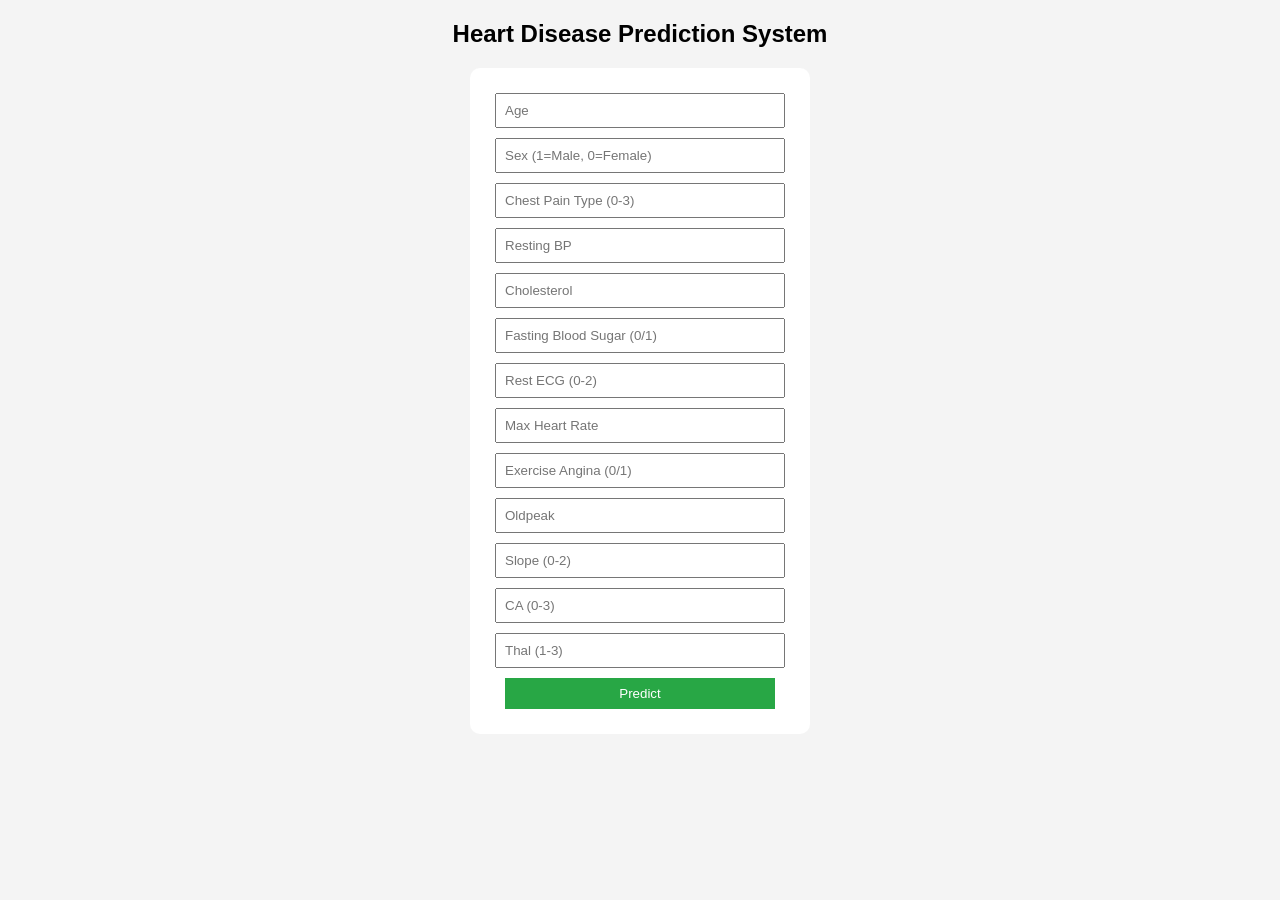
==== templates/index.html @ 8f5a9e2e "Add files via upload" ====
<!DOCTYPE html>
<html>
<head>
    <title>Heart Disease Prediction</title>
    <style>
        body {
            font-family: Arial;
            background: #f4f4f4;
            text-align: center;
        }
        form {
            background: white;
            padding: 20px;
            margin: auto;
            width: 300px;
            border-radius: 10px;
        }
        input {
            margin: 5px;
            padding: 8px;
            width: 90%;
        }
        input[type="submit"] {
            background: #28a745;
            color: white;
            border: none;
            cursor: pointer;
        }
    </style>
</head>
<body>

<h2>Heart Disease Prediction System</h2>

<form action="/predict" method="post">

    <input type="number" name="age" placeholder="Age" required>
    <input type="number" name="sex" placeholder="Sex (1=Male, 0=Female)" required>
    <input type="number" name="cp" placeholder="Chest Pain Type (0-3)" required>
    <input type="number" name="trestbps" placeholder="Resting BP" required>
    <input type="number" name="chol" placeholder="Cholesterol" required>
    <input type="number" name="fbs" placeholder="Fasting Blood Sugar (0/1)" required>
    <input type="number" name="restecg" placeholder="Rest ECG (0-2)" required>
    <input type="number" name="thalch" placeholder="Max Heart Rate" required>
    <input type="number" name="exang" placeholder="Exercise Angina (0/1)" required>
    <input type="number" step="any" name="oldpeak" placeholder="Oldpeak" required>
    <input type="number" name="slope" placeholder="Slope (0-2)" required>
    <input type="number" name="ca" placeholder="CA (0-3)" required>
    <input type="number" name="thal" placeholder="Thal (1-3)" required>

    <input type="submit" value="Predict">

</form>

</body>
</html>
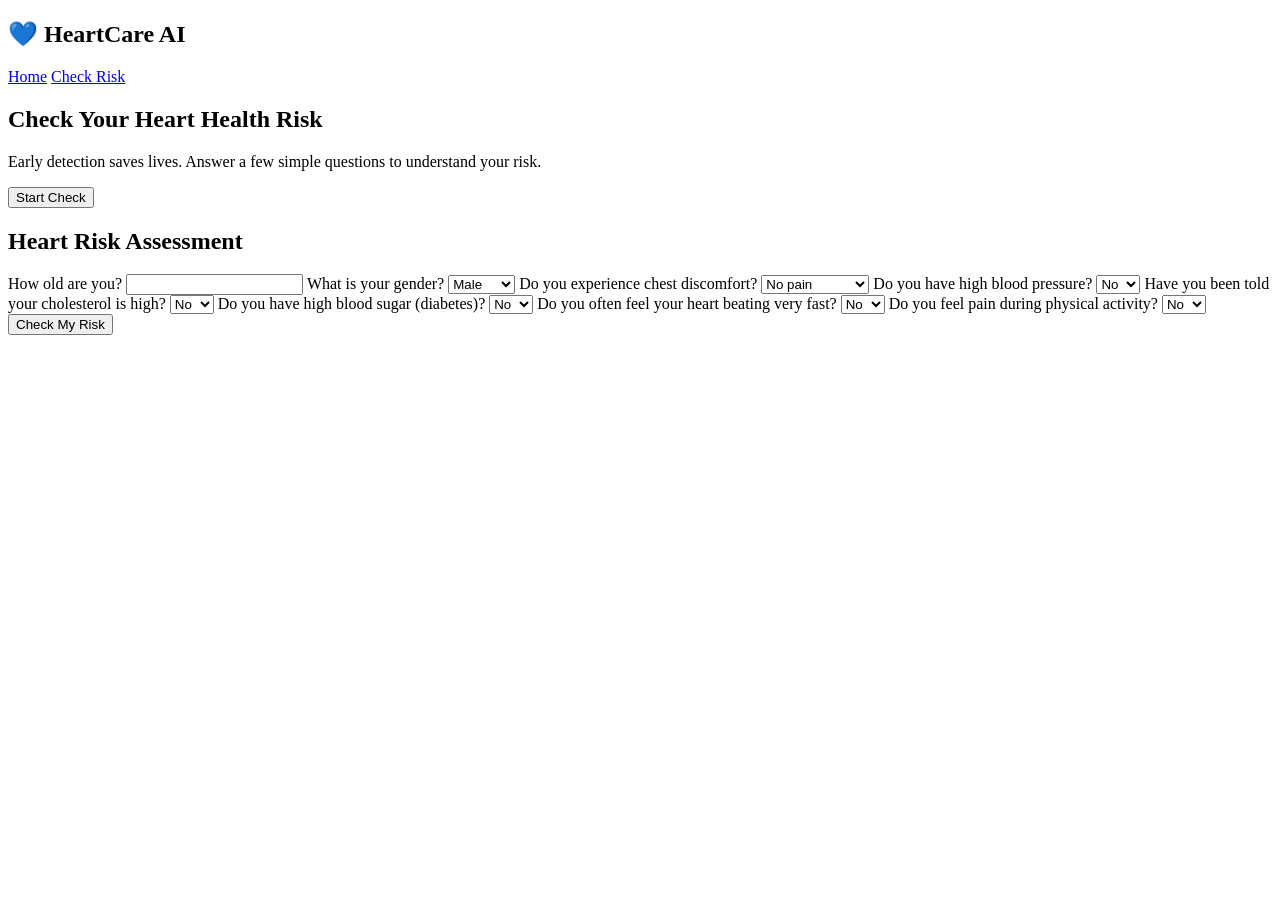
==== commit 09a55bed: "Revamp heart disease prediction HTML structure" ====
--- a/templates/index.html
+++ b/templates/index.html
@@ -1,56 +1,86 @@
 <!DOCTYPE html>
-<html>
-<head>
-    <title>Heart Disease Prediction</title>
-    <style>
-        body {
-            font-family: Arial;
-            background: #f4f4f4;
-            text-align: center;
-        }
-        form {
-            background: white;
-            padding: 20px;
-            margin: auto;
-            width: 300px;
-            border-radius: 10px;
-        }
-        input {
-            margin: 5px;
-            padding: 8px;
-            width: 90%;
-        }
-        input[type="submit"] {
-            background: #28a745;
-            color: white;
-            border: none;
-            cursor: pointer;
-        }
-    </style>
-</head>
-<body>
+<html lang="en">
+  <head>
+    <meta charset="UTF-8" />
+    <title>HeartCare AI</title>
+    <link rel="stylesheet" href="styles.css" />
+  </head>
+  <body>
+    <!-- NAVBAR -->
+    <nav>
+      <h2>💙 HeartCare AI</h2>
+      <div>
+        <a href="#home">Home</a>
+        <a href="#check">Check Risk</a>
+      </div>
+    </nav>
 
-<h2>Heart Disease Prediction System</h2>
+    <!-- HOME -->
+    <section id="home" class="home">
+      <h1>Check Your Heart Health Risk</h1>
+      <p>
+        Early detection saves lives. Answer a few simple questions to understand
+        your risk.
+      </p>
+      <button onclick="scrollToForm()">Start Check</button>
+    </section>
 
-<form action="/predict" method="post">
+    <!-- FORM -->
+    <section id="check" class="form-section">
+      <h2>Heart Risk Assessment</h2>
 
-    <input type="number" name="age" placeholder="Age" required>
-    <input type="number" name="sex" placeholder="Sex (1=Male, 0=Female)" required>
-    <input type="number" name="cp" placeholder="Chest Pain Type (0-3)" required>
-    <input type="number" name="trestbps" placeholder="Resting BP" required>
-    <input type="number" name="chol" placeholder="Cholesterol" required>
-    <input type="number" name="fbs" placeholder="Fasting Blood Sugar (0/1)" required>
-    <input type="number" name="restecg" placeholder="Rest ECG (0-2)" required>
-    <input type="number" name="thalch" placeholder="Max Heart Rate" required>
-    <input type="number" name="exang" placeholder="Exercise Angina (0/1)" required>
-    <input type="number" step="any" name="oldpeak" placeholder="Oldpeak" required>
-    <input type="number" name="slope" placeholder="Slope (0-2)" required>
-    <input type="number" name="ca" placeholder="CA (0-3)" required>
-    <input type="number" name="thal" placeholder="Thal (1-3)" required>
+      <form action="/predict" method="POST">
+        <label>How old are you?</label>
+        <input type="number" id="age" required />
 
-    <input type="submit" value="Predict">
+        <label>What is your gender?</label>
+        <select id="sex" name="sex" required>
+          <option value="1">Male</option>
+          <option value="0">Female</option>
+        </select>
 
-</form>
+        <label>Do you experience chest discomfort?</label>
+        <select id="cp" name="cp" required>
+          <option value="0">No pain</option>
+          <option value="1">Mild pain</option>
+          <option value="2">Moderate pain</option>
+          <option value="3">Severe pain</option>
+        </select>
 
-</body>
-</html>+        <label>Do you have high blood pressure?</label>
+        <select id="bp" name="trestbps" required>
+          <option value="0">No</option>
+          <option value="1">Yes</option>
+        </select>
+
+        <label>Have you been told your cholesterol is high?</label>
+        <select id="chol" name="chol" required>
+          <option value="0">No</option>
+          <option value="1">Yes</option>
+        </select>
+
+        <label>Do you have high blood sugar (diabetes)?</label>
+        <select id="fbs" name="fbs" required>
+          <option value="0">No</option>
+          <option value="1">Yes</option>
+        </select>
+
+        <label>Do you often feel your heart beating very fast?</label>
+        <select id="hr" name="hr" required>
+          <option value="0">No</option>
+          <option value="1">Yes</option>
+        </select>
+
+        <label>Do you feel pain during physical activity?</label>
+        <select id="exang" name="exang" required>
+          <option value="0">No</option>
+          <option value="1">Yes</option>
+        </select>
+
+        <button type="submit">Check My Risk</button>
+      </form>
+
+      <div id="result"></div>
+    </section>
+  </body>
+</html>
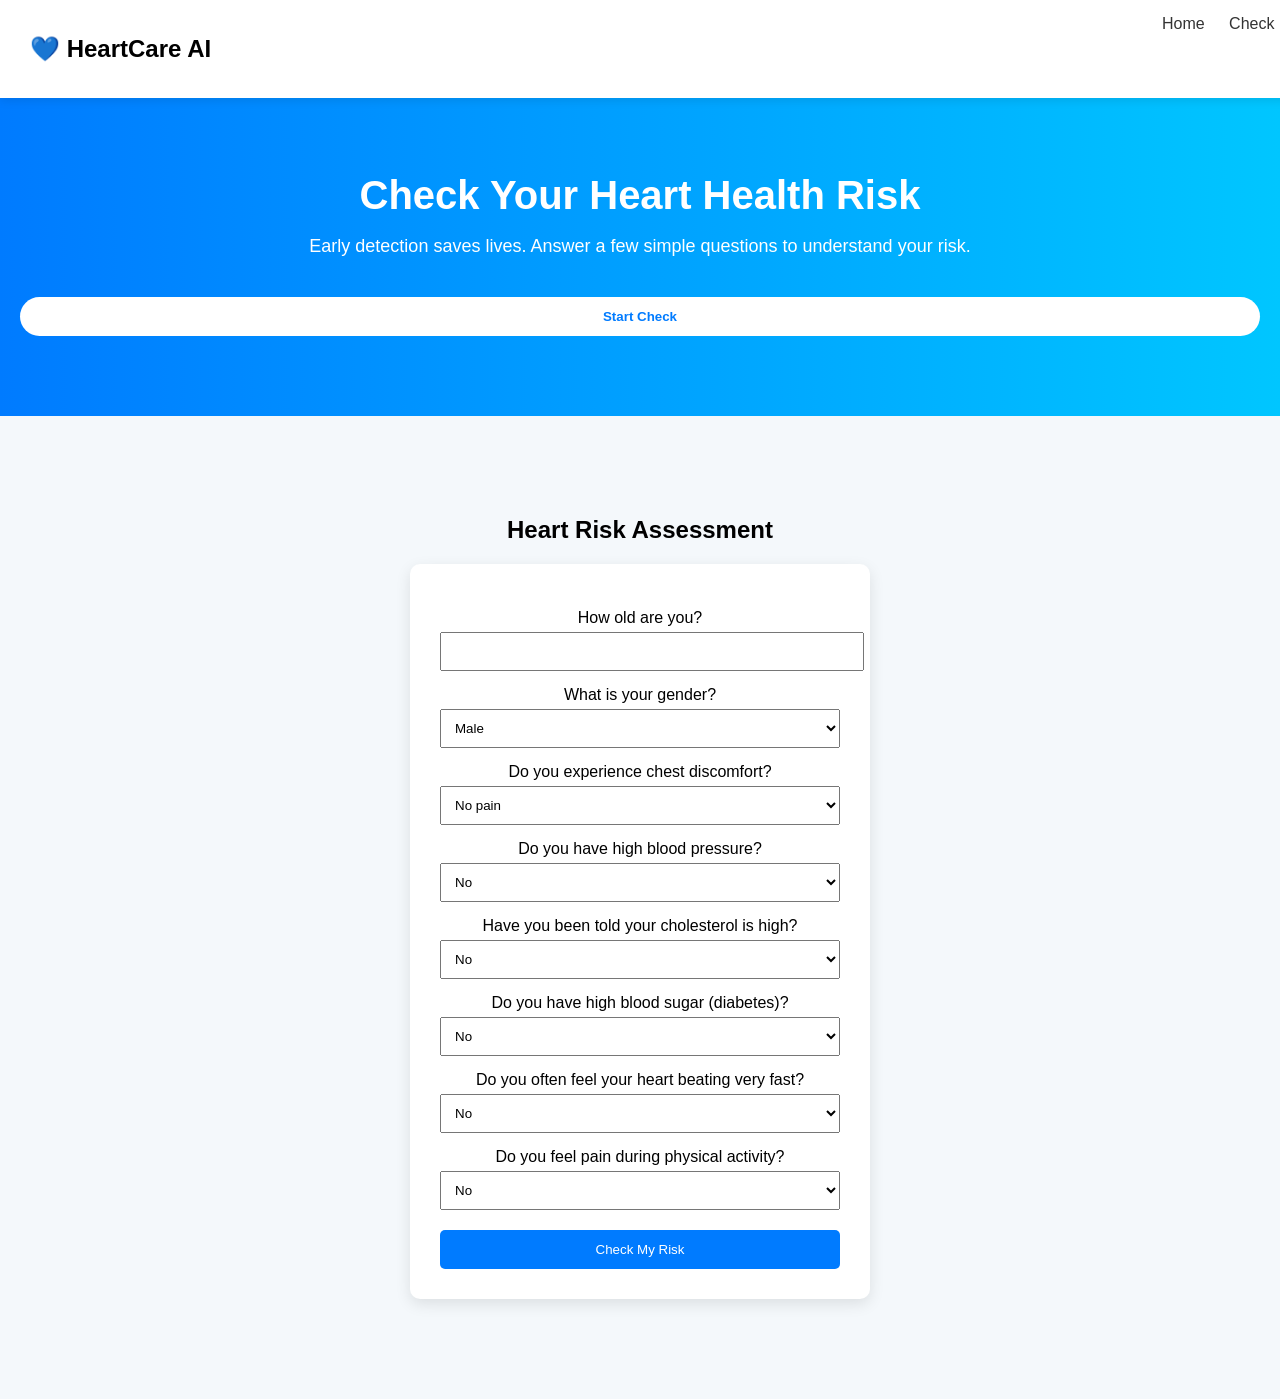
==== commit f32dab7d: "Update index.html" ====
--- a/templates/index.html
+++ b/templates/index.html
@@ -31,7 +31,7 @@
 
       <form action="/predict" method="POST">
         <label>How old are you?</label>
-        <input type="number" id="age" required />
+        <input type="number" id="age"  name="age" required />
 
         <label>What is your gender?</label>
         <select id="sex" name="sex" required>
--- a/templates/styles.css
+++ b/templates/styles.css
@@ -0,0 +1,106 @@
+body {
+  font-family: Arial, sans-serif;
+  margin: 0;
+  background: #f4f8fb;
+}
+
+/* NAVBAR */
+nav {
+  display: flex;
+  justify-content: space-between;
+  padding: 15px 30px;
+  background: white;
+  position: fixed;
+  width: 100%;
+  top: 0;
+  box-shadow: 0 2px 10px rgba(0, 0, 0, 0.1);
+}
+
+nav a {
+  margin-left: 20px;
+  text-decoration: none;
+  color: #333;
+}
+
+/* HOME */
+.home {
+  text-align: center;
+  padding: 120px 20px;
+}
+
+.home button {
+  padding: 12px 25px;
+  background: #007bff;
+  color: white;
+  border: none;
+  border-radius: 20px;
+  cursor: pointer;
+}
+
+/* FORM */
+.form-section {
+  padding: 80px 20px;
+  text-align: center;
+}
+
+form {
+  background: white;
+  padding: 30px;
+  border-radius: 10px;
+  max-width: 400px;
+  margin: auto;
+  box-shadow: 0 5px 15px rgba(0, 0, 0, 0.1);
+}
+
+label {
+  display: block;
+  margin-top: 15px;
+}
+
+input,
+select {
+  width: 100%;
+  padding: 10px;
+  margin-top: 5px;
+}
+
+button {
+  margin-top: 20px;
+  padding: 12px;
+  width: 100%;
+  background: #007bff;
+  color: white;
+  border: none;
+  border-radius: 5px;
+}
+
+/* RESULT */
+#result {
+  margin-top: 20px;
+  font-size: 20px;
+  font-weight: bold;
+}
+/* HERO SECTION UPGRADE */
+.home {
+  text-align: center;
+  padding: 140px 20px 80px;
+  background: linear-gradient(to right, #007bff, #00c6ff);
+  color: white;
+}
+
+.home h1 {
+  font-size: 40px;
+  margin-bottom: 10px;
+}
+
+.home p {
+  font-size: 18px;
+  margin-bottom: 20px;
+}
+
+.home button {
+  background: white;
+  color: #007bff;
+  font-weight: bold;
+}
+
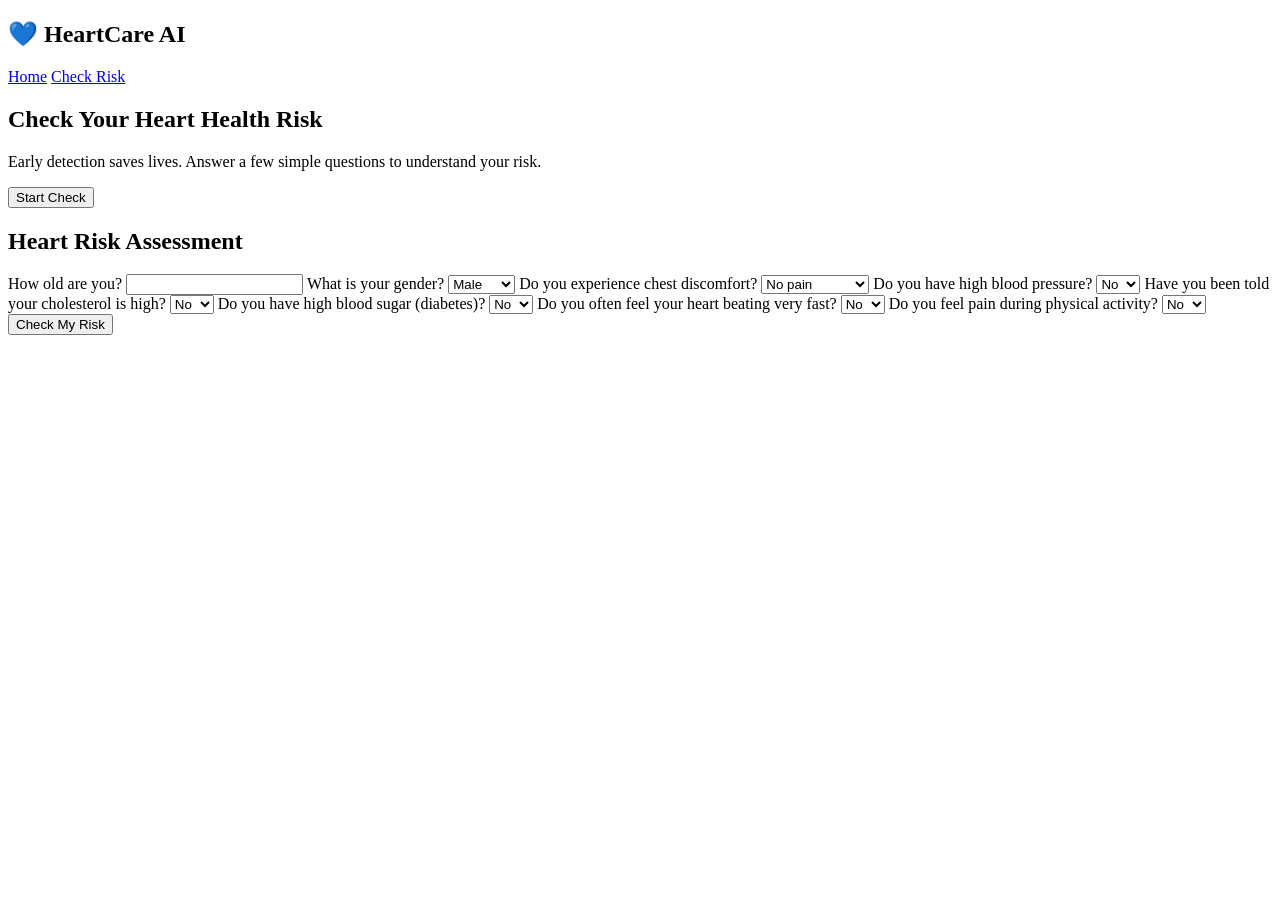
==== commit 5fe4c50b: "Update HTML to use url_for for stylesheet" ====
--- a/templates/index.html
+++ b/templates/index.html
@@ -3,7 +3,7 @@
   <head>
     <meta charset="UTF-8" />
     <title>HeartCare AI</title>
-    <link rel="stylesheet" href="styles.css" />
+    <link rel="stylesheet" href="{{ url_for('static', filename='styles.css') }}">
   </head>
   <body>
     <!-- NAVBAR -->
@@ -48,7 +48,7 @@
         </select>
 
         <label>Do you have high blood pressure?</label>
-        <select id="bp" name="trestbps" required>
+        <select id="bp" name="bp" required>
           <option value="0">No</option>
           <option value="1">Yes</option>
         </select>
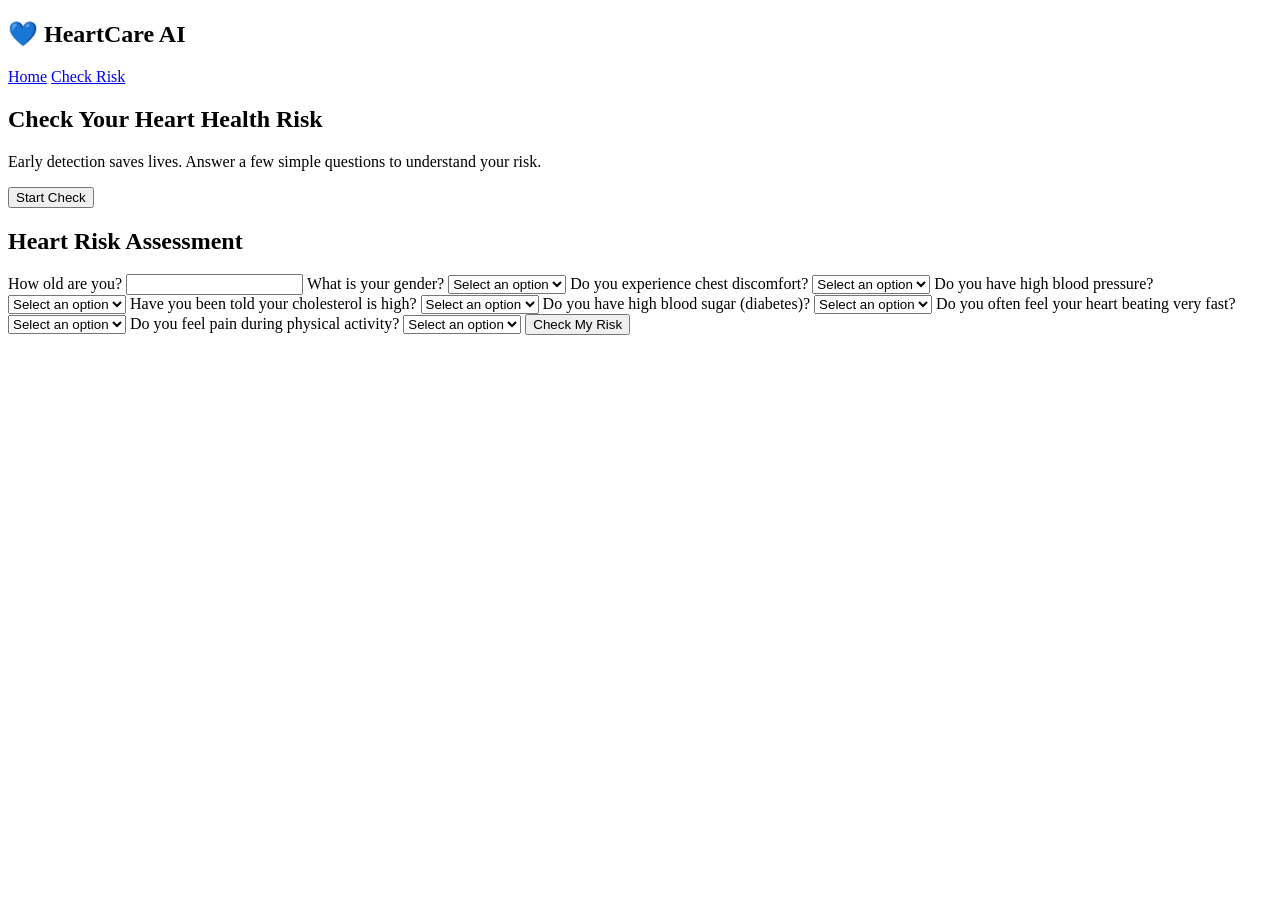
==== commit 1fcea0c5: "Update index.html" ====
--- a/templates/index.html
+++ b/templates/index.html
@@ -35,12 +35,14 @@
 
         <label>What is your gender?</label>
         <select id="sex" name="sex" required>
+          <option value="" disabled selected>Select an option</option>
           <option value="1">Male</option>
           <option value="0">Female</option>
         </select>
 
         <label>Do you experience chest discomfort?</label>
         <select id="cp" name="cp" required>
+          <option value="" disabled selected>Select an option</option>
           <option value="0">No pain</option>
           <option value="1">Mild pain</option>
           <option value="2">Moderate pain</option>
@@ -49,30 +51,35 @@
 
         <label>Do you have high blood pressure?</label>
         <select id="bp" name="bp" required>
+          <option value="" disabled selected>Select an option</option>
           <option value="0">No</option>
           <option value="1">Yes</option>
         </select>
 
         <label>Have you been told your cholesterol is high?</label>
         <select id="chol" name="chol" required>
+          <option value="" disabled selected>Select an option</option>
           <option value="0">No</option>
           <option value="1">Yes</option>
         </select>
 
         <label>Do you have high blood sugar (diabetes)?</label>
         <select id="fbs" name="fbs" required>
+          <option value="" disabled selected>Select an option</option>
           <option value="0">No</option>
           <option value="1">Yes</option>
         </select>
 
         <label>Do you often feel your heart beating very fast?</label>
         <select id="hr" name="hr" required>
+          <option value="" disabled selected>Select an option</option>
           <option value="0">No</option>
           <option value="1">Yes</option>
         </select>
 
         <label>Do you feel pain during physical activity?</label>
         <select id="exang" name="exang" required>
+          <option value="" disabled selected>Select an option</option>
           <option value="0">No</option>
           <option value="1">Yes</option>
         </select>
